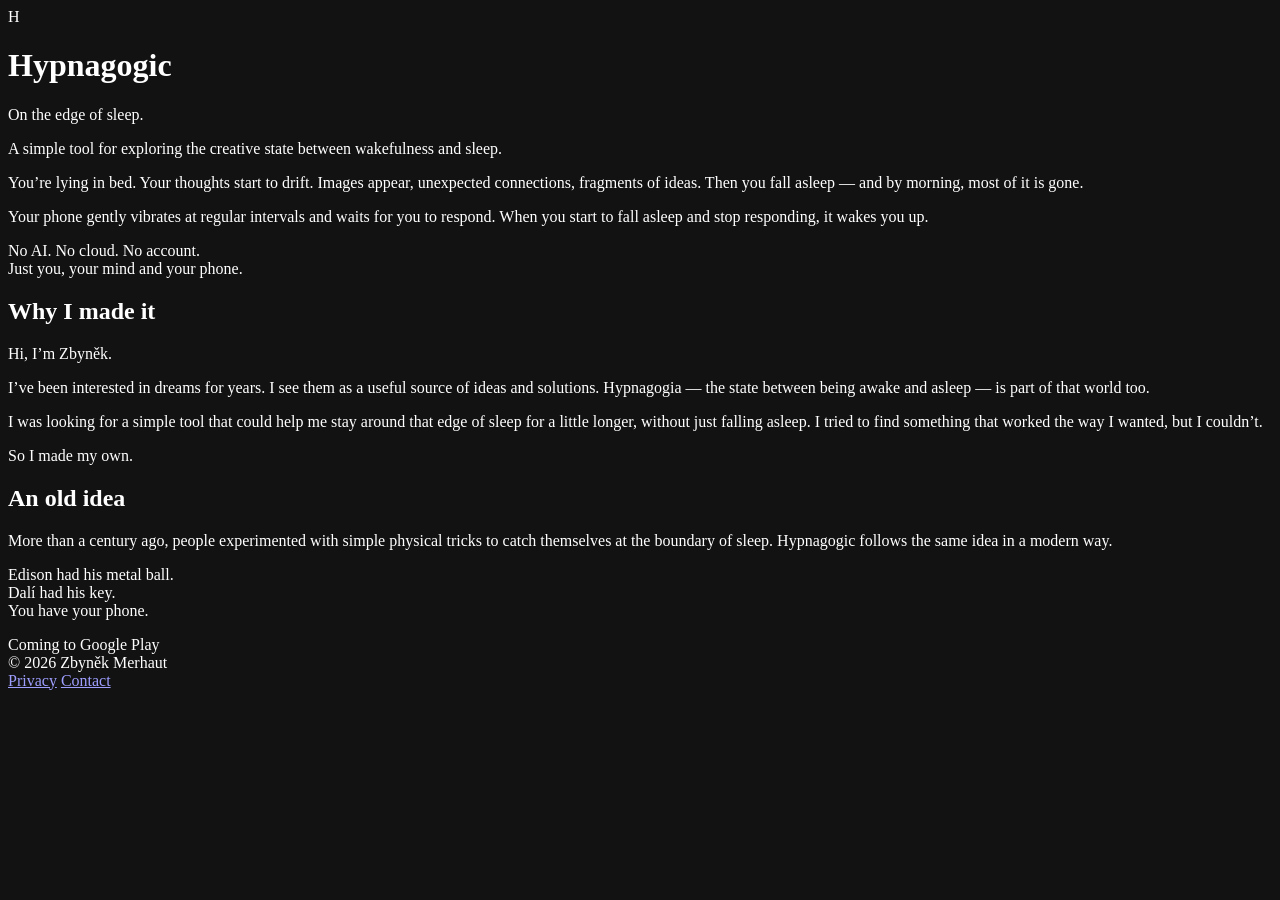
==== index.html @ 4b978971 "Add initial Hypnagogic landing page" ====
<!doctype html>
<html lang="en">
<head>
  <meta charset="utf-8">
  <meta name="viewport" content="width=device-width, initial-scale=1, viewport-fit=cover">
  <meta name="theme-color" content="#111013">
  <meta name="color-scheme" content="dark">
  <meta name="description" content="Hypnagogic — a simple tool for exploring the creative state between wakefulness and sleep.">
  <title>Hypnagogic — On the edge of sleep</title>
  <link rel="stylesheet" href="styles.css">
</head>
<body>
  <main class="page">
    <header class="hero" aria-labelledby="page-title">
      <div class="app-mark" aria-hidden="true">H</div>
      <div class="hero-copy">
        <h1 id="page-title">Hypnagogic</h1>
        <p class="tagline">On the edge of sleep.</p>
        <p class="lead">A simple tool for exploring the creative state between wakefulness and sleep.</p>
      </div>
    </header>

    <section class="section" aria-label="The experience">
      <p>You’re lying in bed. Your thoughts start to drift. Images appear, unexpected connections, fragments of ideas. Then you fall asleep — and by morning, most of it is gone.</p>
    </section>

    <section class="section" aria-label="How it works">
      <p>Your phone gently vibrates at regular intervals and waits for you to respond. When you start to fall asleep and stop responding, it wakes you up.</p>
      <p class="statement">No AI. No cloud. No account.<br>Just you, your mind and your phone.</p>
    </section>

    <section class="section" aria-labelledby="why-title">
      <h2 id="why-title">Why I made it</h2>
      <p>Hi, I’m Zbyněk.</p>
      <p>I’ve been interested in dreams for years. I see them as a useful source of ideas and solutions. Hypnagogia — the state between being awake and asleep — is part of that world too.</p>
      <p>I was looking for a simple tool that could help me stay around that edge of sleep for a little longer, without just falling asleep. I tried to find something that worked the way I wanted, but I couldn’t.</p>
      <p class="closing">So I made my own.</p>
    </section>

    <section class="section" aria-labelledby="inspiration-title">
      <h2 id="inspiration-title">An old idea</h2>
      <p>More than a century ago, people experimented with simple physical tricks to catch themselves at the boundary of sleep. Hypnagogic follows the same idea in a modern way.</p>
      <p class="closing">Edison had his metal ball.<br>Dalí had his key.<br>You have your phone.</p>
    </section>

    <section class="cta" aria-label="Get Hypnagogic">
      <!-- Replace with the Google Play URL when the app is published. -->
      <span class="store-button" aria-disabled="true">Coming to Google Play</span>
    </section>
  </main>

  <footer class="footer">
    <div class="footer-inner">
      <span>© 2026 Zbyněk Merhaut</span>
      <nav aria-label="Footer">
        <a href="privacy.html">Privacy</a>
        <a href="mailto:hello@hypnagogic.app">Contact</a>
      </nav>
    </div>
  </footer>
</body>
</html>
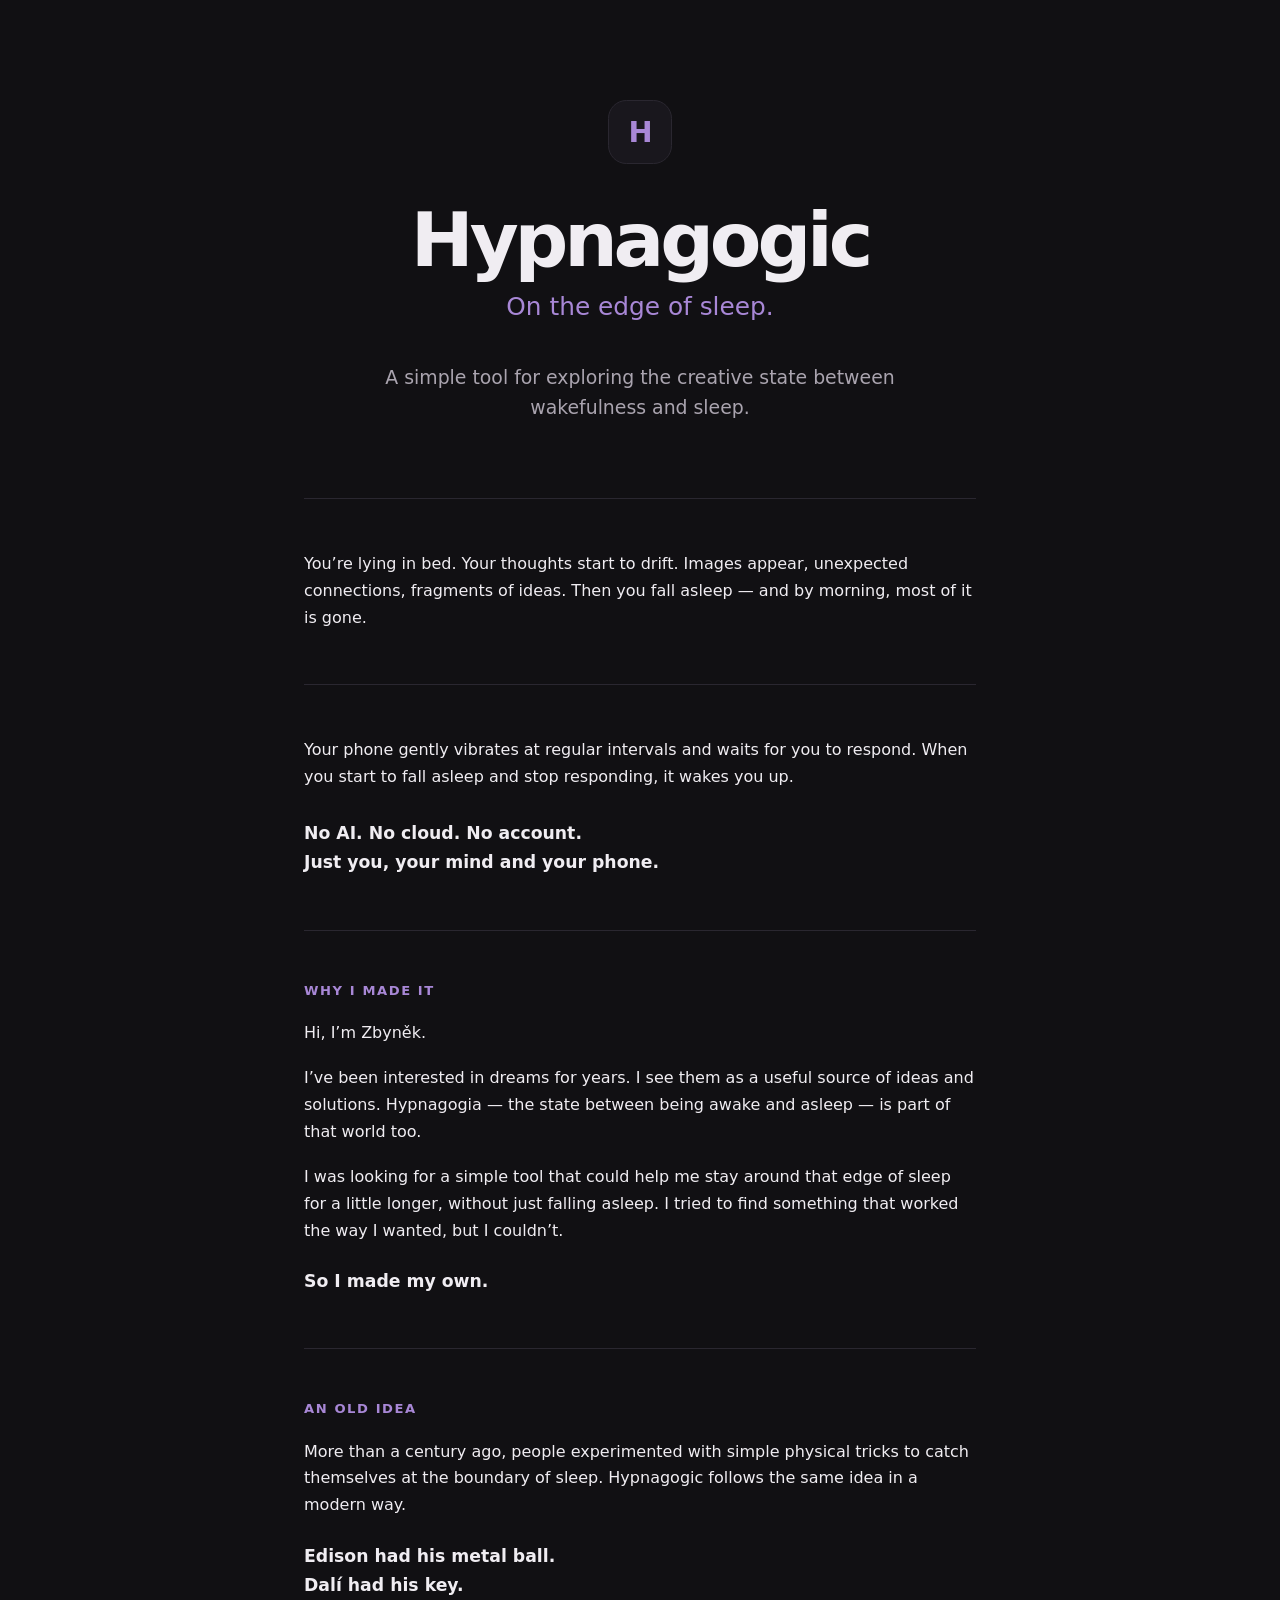
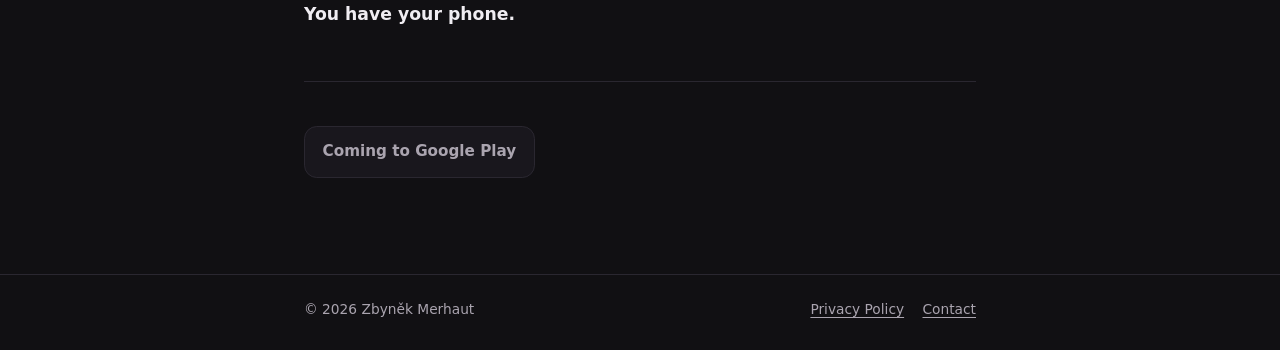
==== commit 6b17f4a1: "Link privacy policy from homepage" ====
--- a/index.html
+++ b/index.html
@@ -53,7 +53,7 @@
     <div class="footer-inner">
       <span>© 2026 Zbyněk Merhaut</span>
       <nav aria-label="Footer">
-        <a href="privacy.html">Privacy</a>
+        <a href="privacy.html">Privacy Policy</a>
         <a href="mailto:hello@hypnagogic.app">Contact</a>
       </nav>
     </div>
--- a/styles.css
+++ b/styles.css
@@ -0,0 +1,198 @@
+:root {
+  --bg: #111013;
+  --surface: #19171d;
+  --text: #f0edf2;
+  --muted: #aaa4af;
+  --accent: #a887d6;
+  --line: #2a2730;
+  --content: 42rem;
+}
+
+* {
+  box-sizing: border-box;
+}
+
+html {
+  background: var(--bg);
+  color-scheme: dark;
+  -webkit-text-size-adjust: 100%;
+  text-size-adjust: 100%;
+}
+
+body {
+  margin: 0;
+  min-width: 320px;
+  background: var(--bg);
+  color: var(--text);
+  font-family: system-ui, -apple-system, BlinkMacSystemFont, "Segoe UI", Roboto, Helvetica, Arial, sans-serif;
+  font-size: 1rem;
+  line-height: 1.68;
+  text-rendering: optimizeLegibility;
+}
+
+.page,
+.footer-inner {
+  width: min(100% - 2.5rem, var(--content));
+  margin-inline: auto;
+}
+
+.page {
+  padding-top: max(3.5rem, env(safe-area-inset-top));
+  padding-bottom: 4rem;
+}
+
+.hero {
+  padding-bottom: 3.25rem;
+}
+
+.app-mark {
+  display: grid;
+  place-items: center;
+  width: 4rem;
+  height: 4rem;
+  margin: 0 auto 2.5rem;
+  border: 1px solid var(--line);
+  border-radius: 1.15rem;
+  background: var(--surface);
+  color: var(--accent);
+  font-size: 1.8rem;
+  font-weight: 700;
+  letter-spacing: -0.04em;
+}
+
+.hero-copy {
+  width: min(100%, 38rem);
+  margin-inline: auto;
+  text-align: center;
+}
+
+h1,
+h2,
+p {
+  margin-top: 0;
+}
+
+h1 {
+  margin-bottom: 0.85rem;
+  font-size: clamp(2.7rem, 11vw, 4.7rem);
+  line-height: 0.98;
+  letter-spacing: -0.055em;
+  font-weight: 720;
+}
+
+.tagline {
+  margin-bottom: 2.4rem;
+  color: var(--accent);
+  font-size: clamp(1.2rem, 5vw, 1.55rem);
+  line-height: 1.3;
+}
+
+.lead {
+  max-width: 36rem;
+  margin: 0 auto;
+  color: var(--muted);
+  font-size: clamp(1.05rem, 4vw, 1.18rem);
+  line-height: 1.6;
+}
+
+.section {
+  padding: 2.35rem 0;
+  border-top: 1px solid var(--line);
+}
+
+.section h2 {
+  margin-bottom: 1.35rem;
+  color: var(--accent);
+  font-size: 0.82rem;
+  line-height: 1.2;
+  letter-spacing: 0.12em;
+  text-transform: uppercase;
+  font-weight: 650;
+}
+
+.section p {
+  margin-bottom: 1.15rem;
+}
+
+.section p:last-child {
+  margin-bottom: 0;
+}
+
+.statement,
+.closing {
+  color: var(--text);
+  font-size: 1.08rem;
+  font-weight: 630;
+}
+
+.statement {
+  margin-top: 1.8rem;
+}
+
+.closing {
+  margin-top: 1.4rem;
+}
+
+.cta {
+  padding-top: 2.8rem;
+  border-top: 1px solid var(--line);
+}
+
+.store-button {
+  display: inline-flex;
+  min-height: 3.1rem;
+  align-items: center;
+  justify-content: center;
+  padding: 0.75rem 1.1rem;
+  border: 1px solid var(--line);
+  border-radius: 0.8rem;
+  background: var(--surface);
+  color: var(--muted);
+  font-size: 0.95rem;
+  font-weight: 600;
+}
+
+.footer {
+  border-top: 1px solid var(--line);
+  color: var(--muted);
+  font-size: 0.86rem;
+}
+
+.footer-inner {
+  display: flex;
+  flex-wrap: wrap;
+  gap: 0.9rem 1.25rem;
+  justify-content: space-between;
+  padding-top: 1.45rem;
+  padding-bottom: max(1.8rem, env(safe-area-inset-bottom));
+}
+
+.footer nav {
+  display: flex;
+  gap: 1.15rem;
+}
+
+a {
+  color: inherit;
+  text-underline-offset: 0.2em;
+}
+
+a:hover,
+a:focus-visible {
+  color: var(--text);
+}
+
+@media (min-width: 48rem) {
+  .page {
+    padding-top: 6.25rem;
+    padding-bottom: 6rem;
+  }
+
+  .hero {
+    padding-bottom: 4.75rem;
+  }
+
+  .section {
+    padding-block: 3.25rem;
+  }
+}
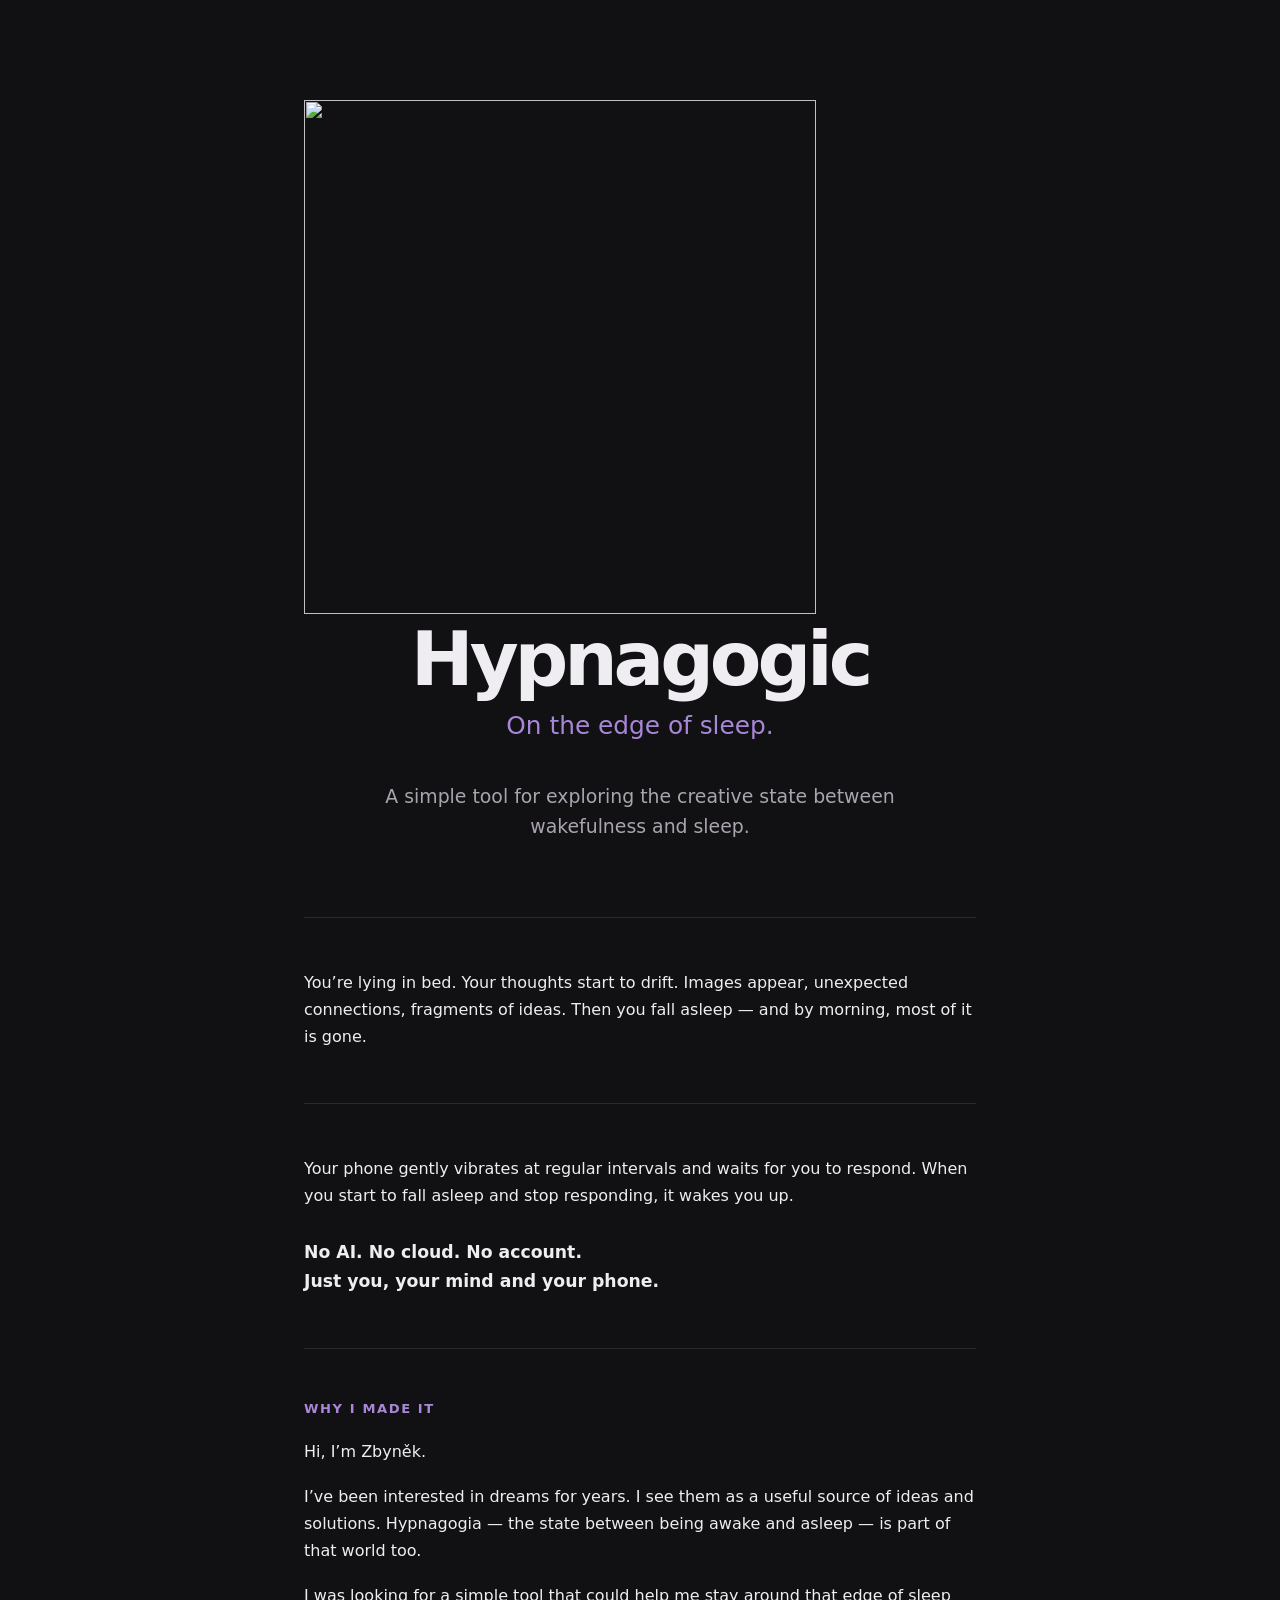
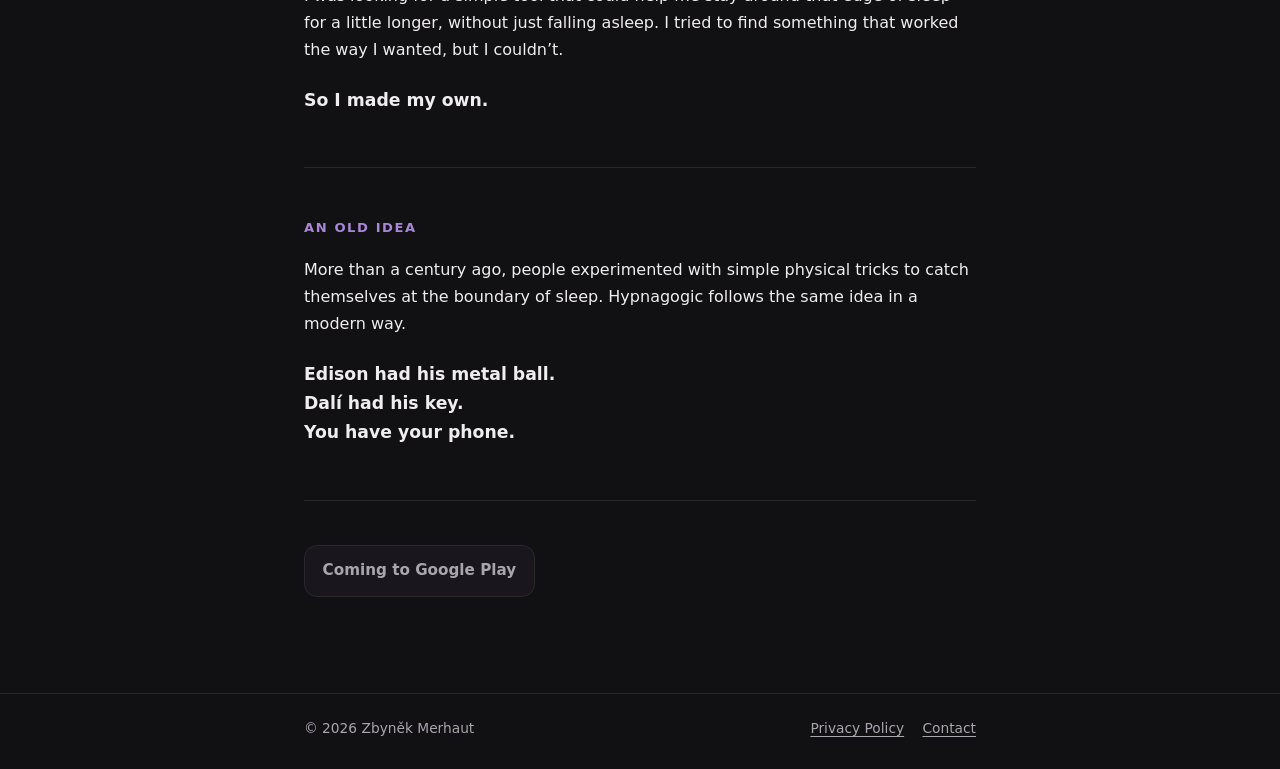
==== commit d3c34a6a: "Use Hypnagogic logo in site hero" ====
--- a/index.html
+++ b/index.html
@@ -12,7 +12,7 @@
 <body>
   <main class="page">
     <header class="hero" aria-labelledby="page-title">
-      <div class="app-mark" aria-hidden="true">H</div>
+      <img class="app-logo" src="hypnagogic-web.png" alt="" width="512" height="514" aria-hidden="true">
       <div class="hero-copy">
         <h1 id="page-title">Hypnagogic</h1>
         <p class="tagline">On the edge of sleep.</p>
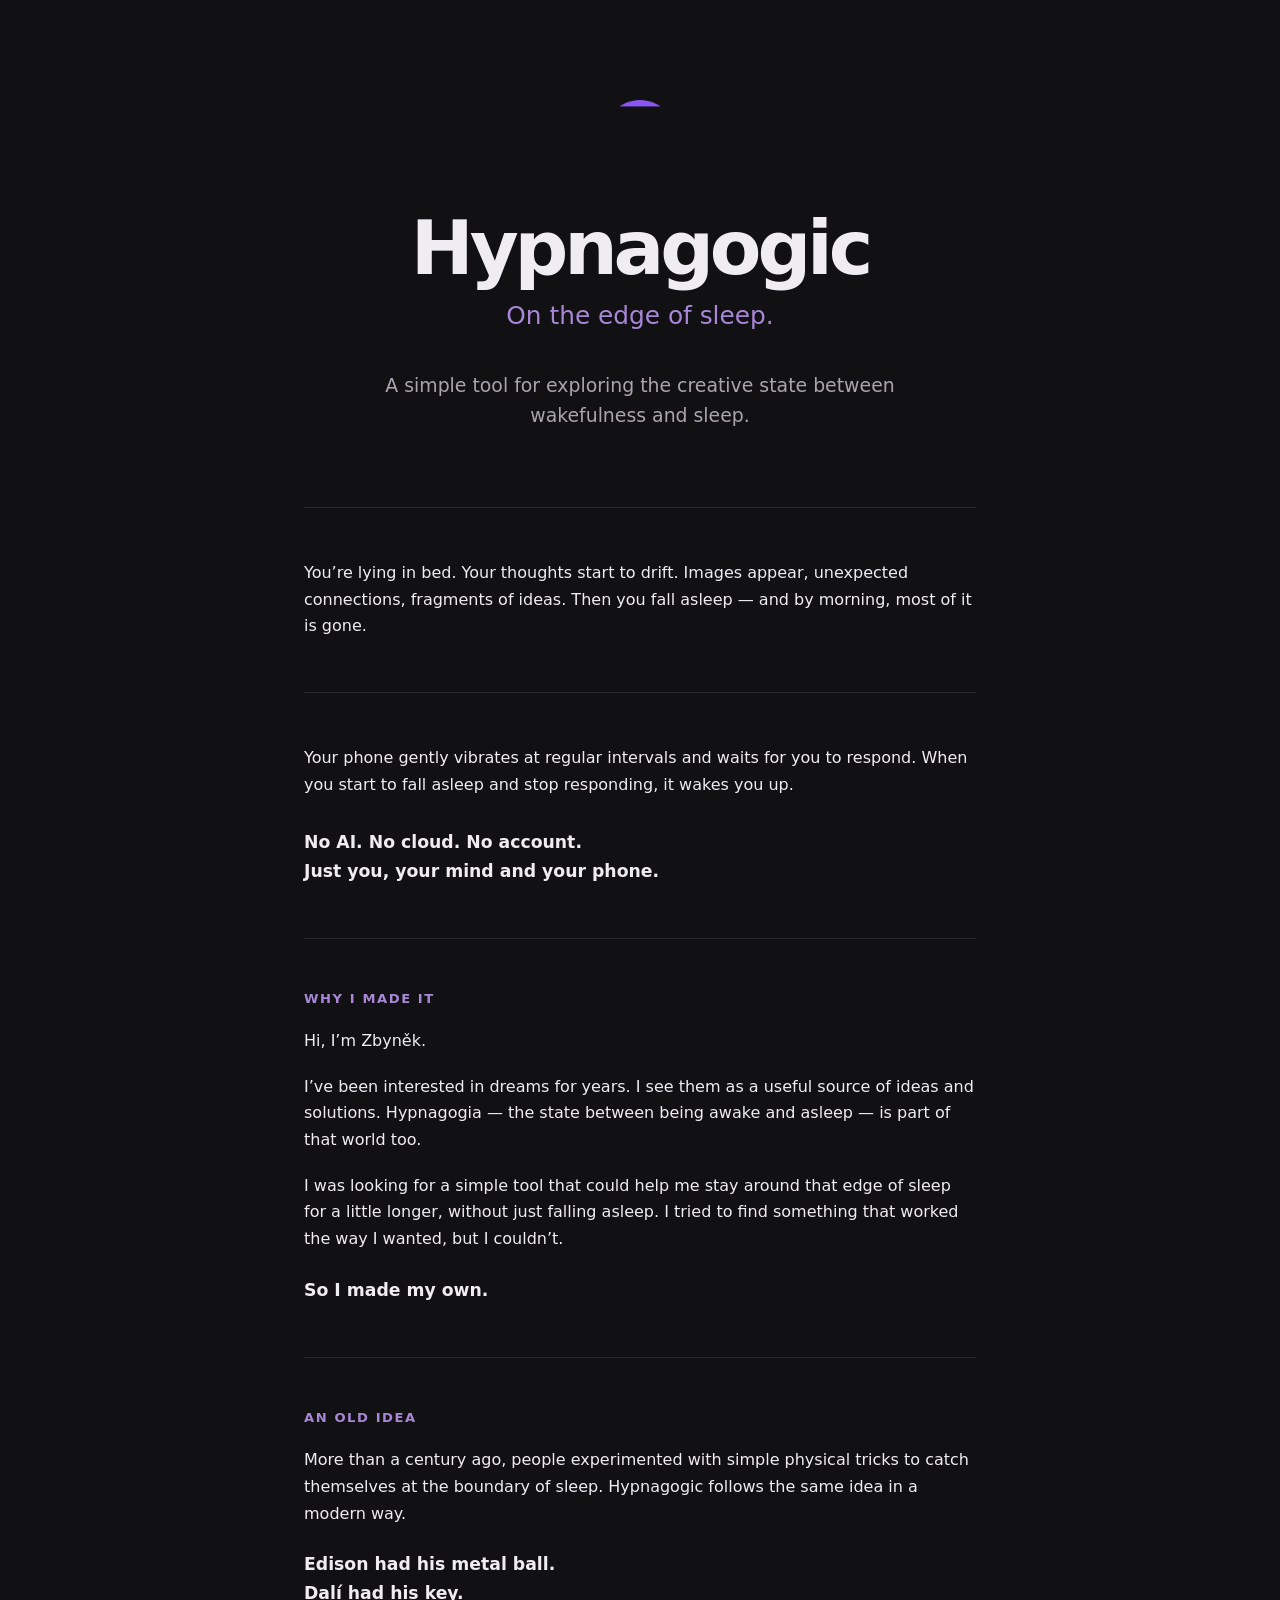
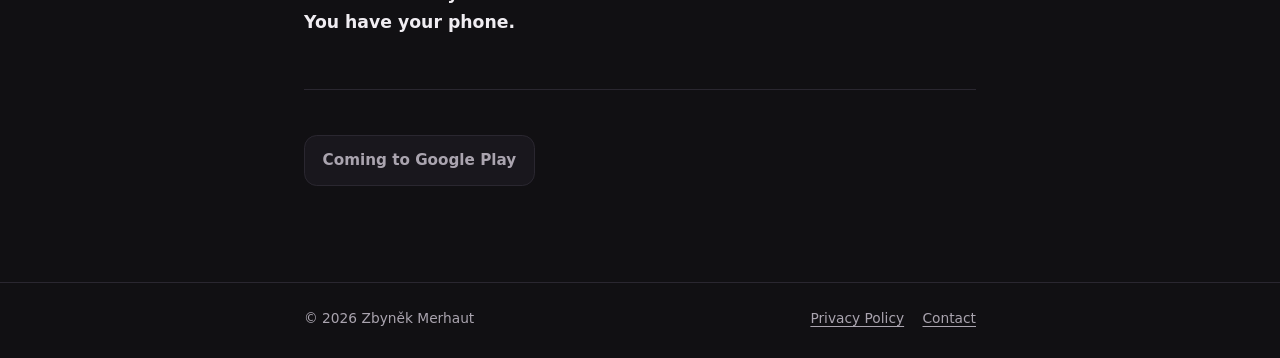
==== commit 1e05d3bf: "Fix web logo rendering" ====
--- a/index.html
+++ b/index.html
@@ -12,7 +12,7 @@
 <body>
   <main class="page">
     <header class="hero" aria-labelledby="page-title">
-      <img class="app-logo" src="hypnagogic-web.png" alt="" width="512" height="514" aria-hidden="true">
+      <img class="app-logo" src="hypnagogic-web.png?v=2" alt="" width="192" height="193" aria-hidden="true">
       <div class="hero-copy">
         <h1 id="page-title">Hypnagogic</h1>
         <p class="tagline">On the edge of sleep.</p>
--- a/styles.css
+++ b/styles.css
@@ -45,19 +45,11 @@
   padding-bottom: 3.25rem;
 }
 
-.app-mark {
-  display: grid;
-  place-items: center;
-  width: 4rem;
-  height: 4rem;
+.app-logo {
+  display: block;
+  width: 4.5rem;
+  height: auto;
   margin: 0 auto 2.5rem;
-  border: 1px solid var(--line);
-  border-radius: 1.15rem;
-  background: var(--surface);
-  color: var(--accent);
-  font-size: 1.8rem;
-  font-weight: 700;
-  letter-spacing: -0.04em;
 }
 
 .hero-copy {
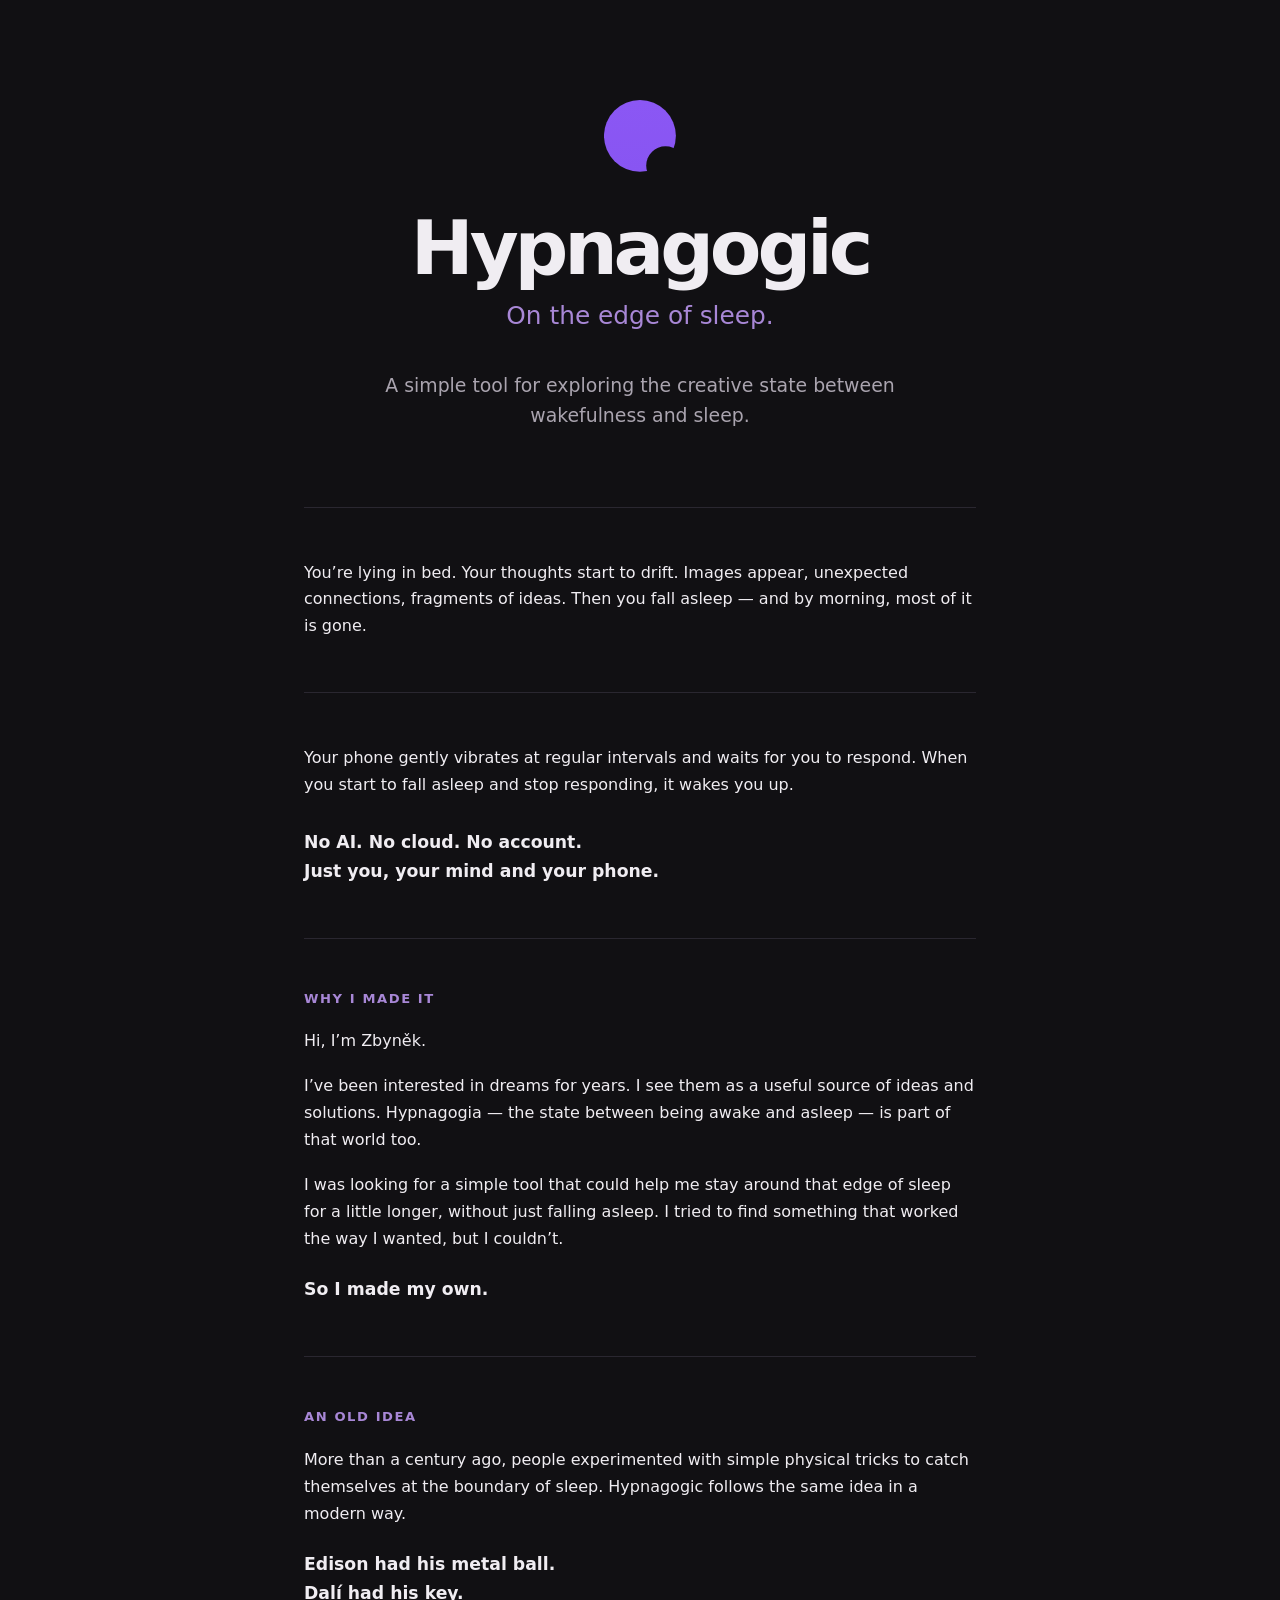
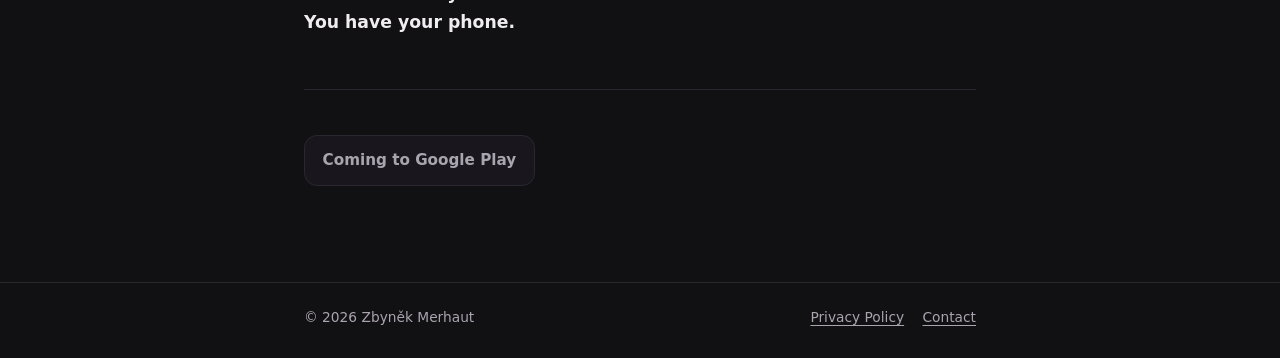
==== commit 240135e9: "Use SVG logo on homepage" ====
--- a/index.html
+++ b/index.html
@@ -12,7 +12,7 @@
 <body>
   <main class="page">
     <header class="hero" aria-labelledby="page-title">
-      <img class="app-logo" src="hypnagogic-web.png?v=2" alt="" width="192" height="193" aria-hidden="true">
+      <img class="app-logo" src="hypnagogic-logo.svg" alt="" width="512" height="514" aria-hidden="true">
       <div class="hero-copy">
         <h1 id="page-title">Hypnagogic</h1>
         <p class="tagline">On the edge of sleep.</p>
